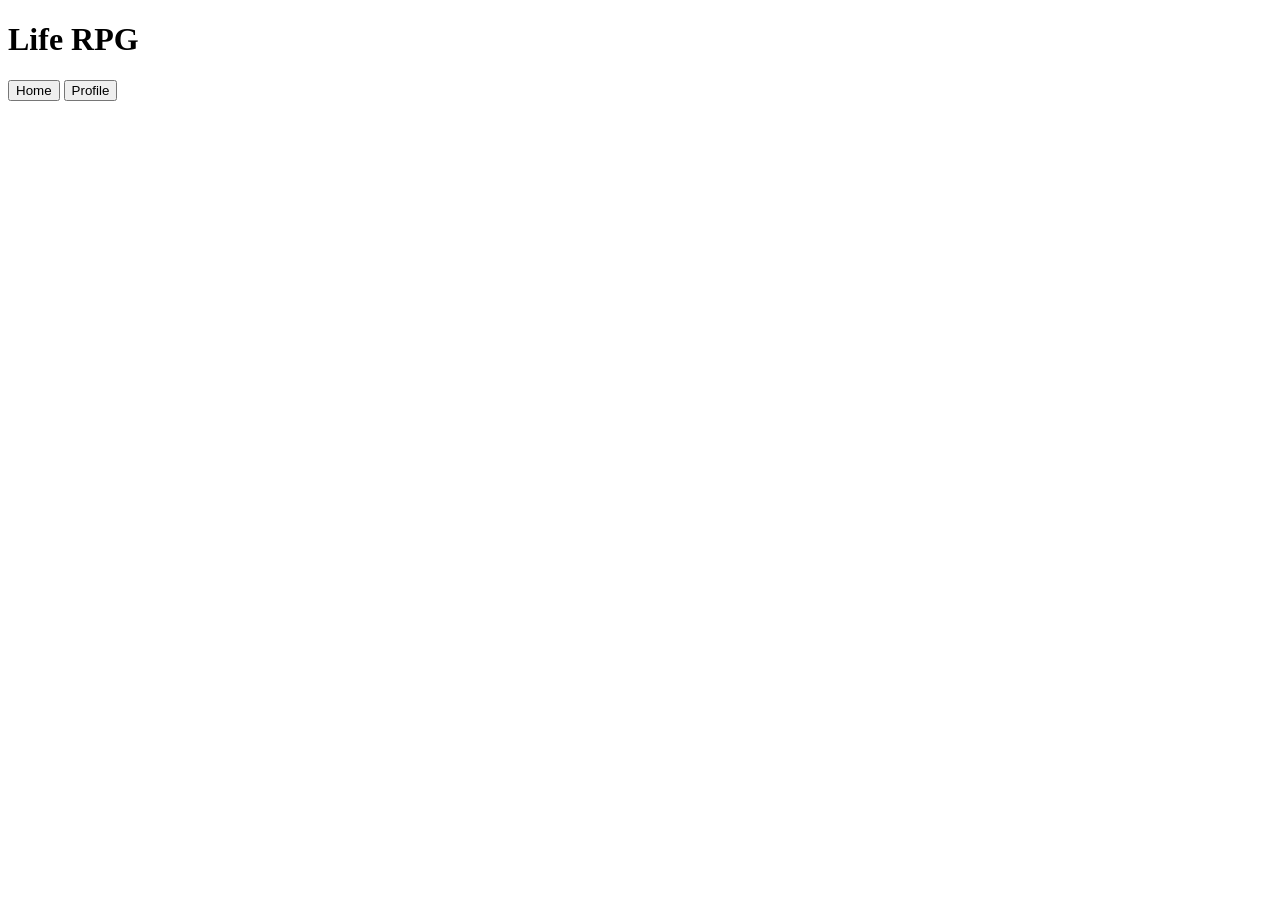
==== index.html @ a32b90c3 "Add initial HTML structure for Life RPG" ====
<!doctype html>
<html lang="en">
<head>
<meta charset="utf-8">
<meta name="viewport" content="width=device-width,initial-scale=1">
<title>Life RPG</title>
<link rel="stylesheet" href="styles.css">
</head>
<body>
<header class="top"><h1>Life RPG</h1></header>
<main>
  <section id="screen-home" class="screen"></section>
  <section id="screen-profile" class="screen" hidden></section>
</main>
<nav class="tabs" aria-label="Screens">
  <button data-screen="home" class="on">Home</button>
  <button data-screen="profile">Profile</button>
</nav>
<div id="toast" role="status" aria-live="polite" hidden></div>

<dialog id="confirm-dialog">
  <form method="dialog">
    <h3></h3><p></p>
    <div class="row">
      <button value="cancel" formnovalidate>Cancel</button>
      <button value="ok" class="primary">OK</button>
    </div>
  </form>
</dialog>

<dialog id="quest-dialog">
  <form method="dialog" id="quest-form">
    <h3>New quest</h3>
    <label>Title <input name="title" required maxlength="80" autocomplete="off"></label>
    <label>Finish condition (optional) <input name="finishCondition" maxlength="140" autocomplete="off"></label>
    <label>Quest type <select name="type"></select></label>
    <label>Linked attribute <select name="attributeId"></select></label>
    <label>Effort tier <select name="effortTier"></select></label>
    <div class="row">
      <button value="cancel" formnovalidate>Cancel</button>
      <button value="ok" class="primary">Create quest</button>
    </div>
  </form>
</dialog>

<input type="file" id="import-file" accept="application/json,.json" hidden>
<script type="module" src="js/app.js"></script>
</body>
</html>
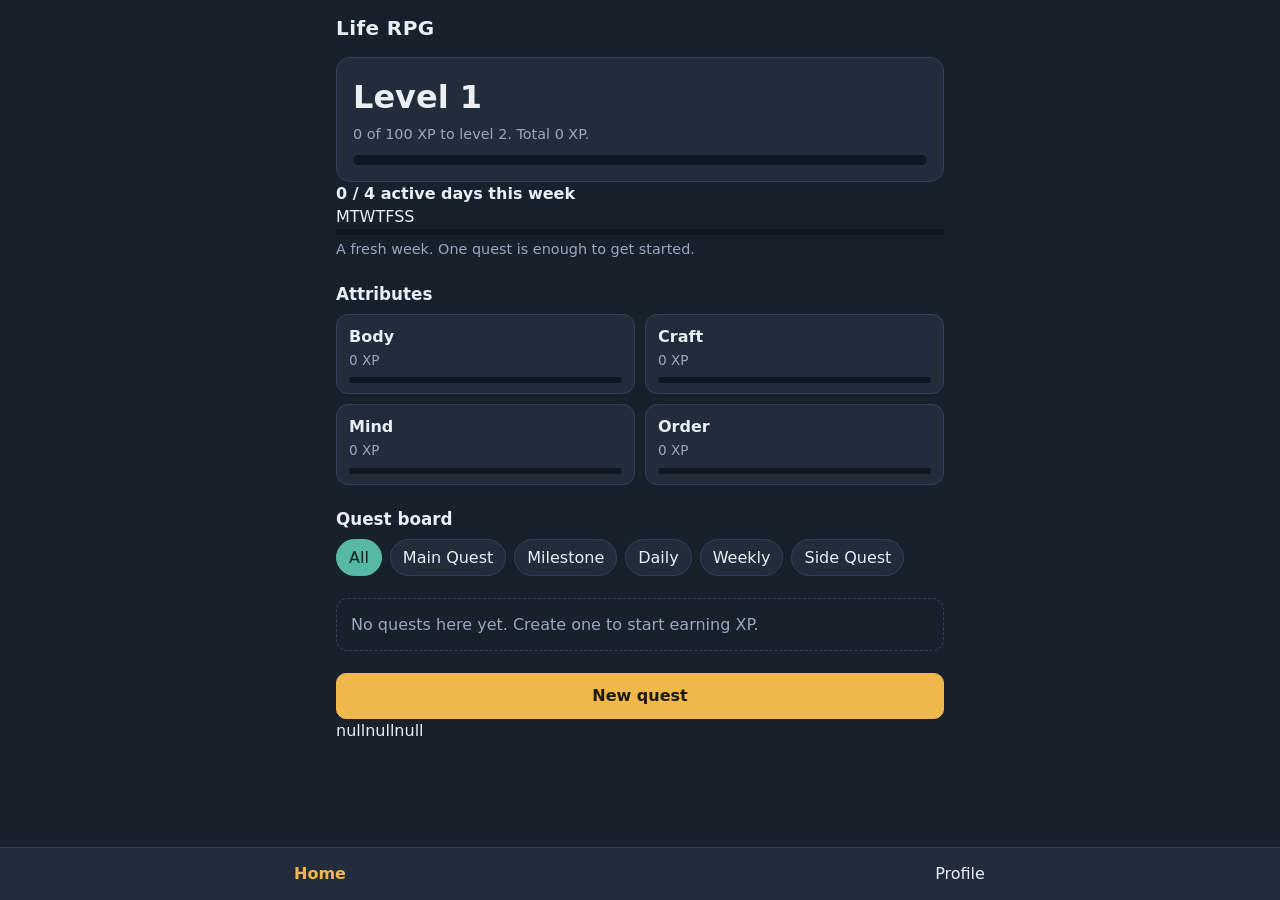
==== commit 8b82a9e1: "Add ID to quest submit button and update title" ====
--- a/index.html
+++ b/index.html
@@ -30,15 +30,16 @@
 
 <dialog id="quest-dialog">
   <form method="dialog" id="quest-form">
-    <h3>New quest</h3>
+    <h3 id="quest-dialog-title">New quest</h3>
     <label>Title <input name="title" required maxlength="80" autocomplete="off"></label>
     <label>Finish condition (optional) <input name="finishCondition" maxlength="140" autocomplete="off"></label>
     <label>Quest type <select name="type"></select></label>
     <label>Linked attribute <select name="attributeId"></select></label>
     <label>Effort tier <select name="effortTier"></select></label>
+    <label class="check"><input type="checkbox" name="isGoldEligible" checked> Earns Gold when completed</label>
     <div class="row">
       <button value="cancel" formnovalidate>Cancel</button>
-      <button value="ok" class="primary">Create quest</button>
+      <button value="ok" class="primary" id="quest-submit">Create quest</button>
     </div>
   </form>
 </dialog>
--- a/styles.css
+++ b/styles.css
@@ -0,0 +1,51 @@
+:root{--bg:#18202c;--panel:#222c3b;--line:#33415a;--text:#eaeef5;--muted:#9aa7bd;--xp:#f0b84a;--ok:#58b8a6;--danger:#e57a6e}
+*{box-sizing:border-box}
+[hidden]{display:none!important}
+html,body{margin:0;background:var(--bg);color:var(--text);font:16px/1.45 system-ui,-apple-system,"Segoe UI",Roboto,sans-serif}
+.top{padding:14px 16px 6px;max-width:640px;margin:0 auto}
+.top h1{margin:0;font-size:1.25rem;letter-spacing:.02em}
+main{max-width:640px;margin:0 auto;padding:8px 16px 96px}
+h2{font-size:1.05rem;margin:22px 0 8px}
+button,select,input{font:inherit;color:inherit}
+button{background:var(--panel);border:1px solid var(--line);border-radius:10px;padding:10px 14px;cursor:pointer;min-height:44px}
+button.primary{background:var(--xp);color:#1d1a10;border-color:var(--xp);font-weight:600}
+button:disabled{opacity:.5;cursor:default}
+button:focus-visible,input:focus-visible,select:focus-visible{outline:2px solid var(--ok);outline-offset:2px}
+.hero{background:var(--panel);border:1px solid var(--line);border-radius:14px;padding:16px}
+.lvl{margin:0;font-size:2rem;font-weight:700}
+.sub{margin:4px 0 10px;color:var(--muted);font-size:.9rem}
+.bar{height:10px;background:#101722;border-radius:99px;overflow:hidden}
+.bar.mini{height:6px}
+.fill{height:100%;background:var(--xp);border-radius:99px;transition:width .4s}
+.attrs{display:grid;grid-template-columns:1fr 1fr;gap:10px}
+.attr{background:var(--panel);border:1px solid var(--line);border-radius:12px;padding:10px 12px}
+.attr b{display:block}.attr span{color:var(--muted);font-size:.85rem}.attr .bar{margin-top:6px}
+.chips{display:flex;gap:8px;overflow-x:auto;padding-bottom:6px}
+.chips button{white-space:nowrap;padding:6px 12px;min-height:36px;border-radius:99px}
+.chips button[aria-pressed=true]{background:var(--ok);color:#0e1f1c;border-color:var(--ok)}
+.quest{background:var(--panel);border:1px solid var(--line);border-radius:12px;padding:12px;margin-bottom:10px}
+.quest h3{margin:0 0 2px;font-size:1rem}
+.quest p{margin:0 0 8px;color:var(--muted);font-size:.9rem}
+.badges{display:flex;flex-wrap:wrap;gap:6px;margin:6px 0 10px}
+.badge{font-size:.78rem;border:1px solid var(--line);border-radius:99px;padding:2px 9px;color:var(--muted)}
+.badge.xp{color:var(--xp);border-color:var(--xp)}
+.empty{color:var(--muted);padding:14px;border:1px dashed var(--line);border-radius:12px}
+.new{width:100%;margin-top:6px}
+.modes{display:grid;grid-template-columns:repeat(3,1fr);gap:8px}
+.modes button[aria-pressed=true]{background:var(--ok);color:#0e1f1c;border-color:var(--ok);font-weight:600}
+.data-actions{display:flex;gap:8px;flex-wrap:wrap}
+.log{list-style:none;margin:0;padding:0}
+.log li{display:flex;justify-content:space-between;gap:12px;padding:10px 0;border-bottom:1px solid var(--line)}
+.log small{color:var(--muted)}.log .gain{color:var(--xp);white-space:nowrap}
+.tabs{position:fixed;left:0;right:0;bottom:0;display:flex;background:var(--panel);border-top:1px solid var(--line);padding-bottom:env(safe-area-inset-bottom,0)}
+.tabs button{flex:1;border:0;border-radius:0;background:none;min-height:52px}
+.tabs button.on{color:var(--xp);font-weight:700}
+dialog{background:var(--panel);color:var(--text);border:1px solid var(--line);border-radius:14px;width:min(92vw,420px);padding:18px}
+dialog::backdrop{background:rgba(0,0,0,.55)}
+dialog h3{margin:0 0 8px}
+dialog label{display:block;margin:10px 0;font-size:.9rem;color:var(--muted)}
+dialog input,dialog select{display:block;width:100%;margin-top:4px;padding:10px;background:#101722;border:1px solid var(--line);border-radius:8px}
+.row{display:flex;justify-content:flex-end;gap:8px;margin-top:14px}
+#toast{position:fixed;left:50%;transform:translateX(-50%);bottom:72px;background:#101722;border:1px solid var(--ok);padding:10px 16px;border-radius:10px;max-width:90vw;z-index:10}
+#toast.err{border-color:var(--danger)}
+@media (prefers-reduced-motion:reduce){.fill{transition:none}}
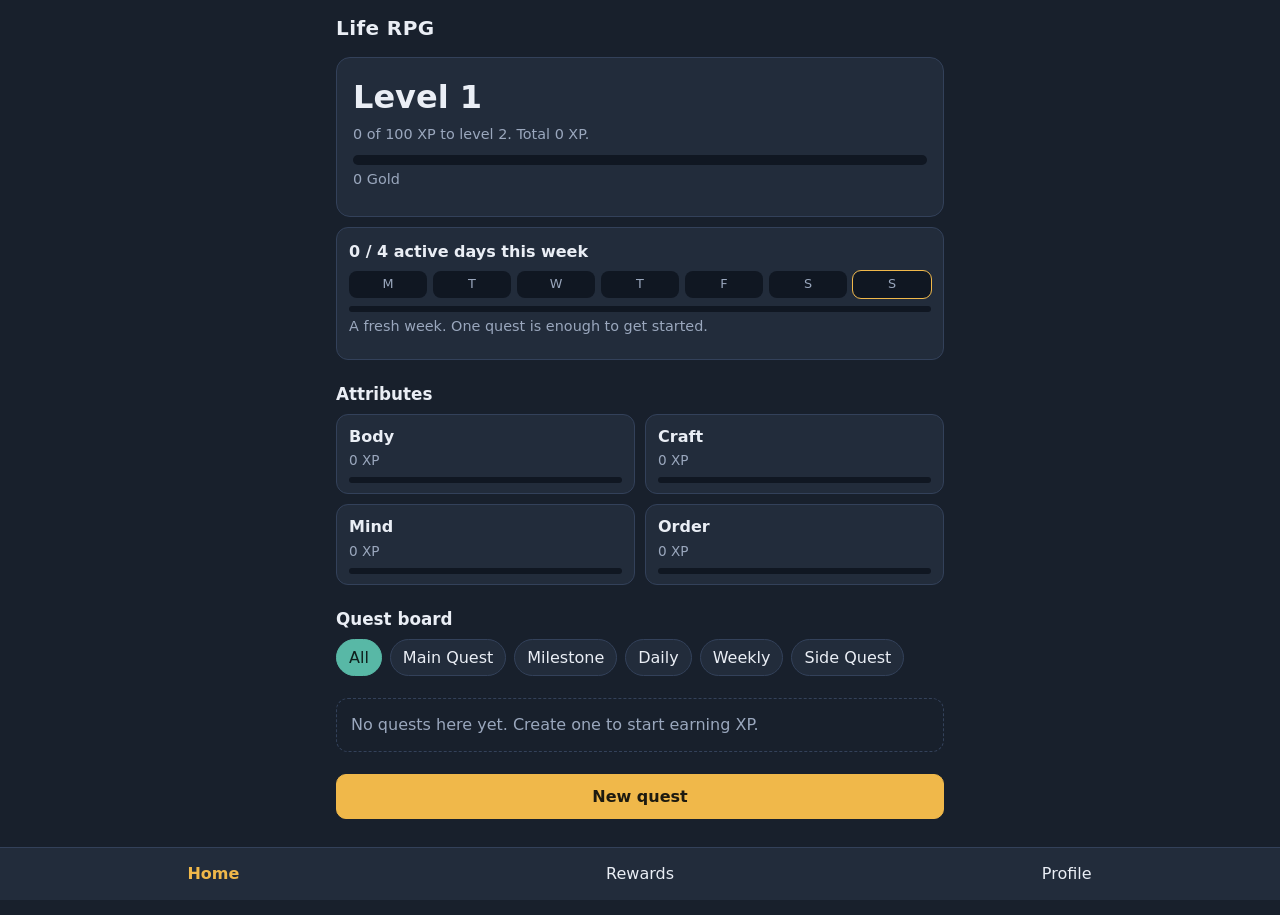
==== commit a3754d34: "Update index.html" ====
--- a/index.html
+++ b/index.html
@@ -10,10 +10,12 @@
 <header class="top"><h1>Life RPG</h1></header>
 <main>
   <section id="screen-home" class="screen"></section>
+  <section id="screen-rewards" class="screen" hidden></section>
   <section id="screen-profile" class="screen" hidden></section>
 </main>
 <nav class="tabs" aria-label="Screens">
   <button data-screen="home" class="on">Home</button>
+  <button data-screen="rewards">Rewards</button>
   <button data-screen="profile">Profile</button>
 </nav>
 <div id="toast" role="status" aria-live="polite" hidden></div>
@@ -44,6 +46,19 @@
   </form>
 </dialog>
 
+<dialog id="reward-dialog">
+  <form method="dialog" id="reward-form">
+    <h3 id="reward-dialog-title">New reward</h3>
+    <label>Title <input name="title" required maxlength="80" autocomplete="off"></label>
+    <label>Description (optional) <input name="description" maxlength="300" autocomplete="off"></label>
+    <label>Gold cost <input name="goldCost" type="number" inputmode="numeric" min="1" max="100000" step="1" required></label>
+    <div class="row">
+      <button value="cancel" formnovalidate>Cancel</button>
+      <button value="ok" class="primary" id="reward-submit">Create reward</button>
+    </div>
+  </form>
+</dialog>
+
 <input type="file" id="import-file" accept="application/json,.json" hidden>
 <script type="module" src="js/app.js"></script>
 </body>
--- a/styles.css
+++ b/styles.css
@@ -49,3 +49,23 @@
 #toast{position:fixed;left:50%;transform:translateX(-50%);bottom:72px;background:#101722;border:1px solid var(--ok);padding:10px 16px;border-radius:10px;max-width:90vw;z-index:10}
 #toast.err{border-color:var(--danger)}
 @media (prefers-reduced-motion:reduce){.fill{transition:none}}
+
+.week{background:var(--panel);border:1px solid var(--line);border-radius:12px;padding:12px;margin-top:10px}
+.week b{display:block;margin-bottom:8px}
+.dots{display:flex;gap:6px;margin-bottom:8px}
+.dot{flex:1;text-align:center;font-size:.8rem;padding:4px 0;border-radius:8px;background:#101722;color:var(--muted)}
+.dot.on{background:var(--ok);color:#0e1f1c;font-weight:700}
+.dot.today{outline:1px solid var(--xp)}
+.rest{background:var(--panel);border:1px solid var(--ok);border-radius:14px;padding:16px;margin-bottom:10px}
+.rest p{margin:0 0 10px;font-size:1.05rem}
+.actions{display:flex;flex-wrap:wrap;gap:6px}
+button.sm{min-height:36px;padding:4px 12px;font-size:.88rem}
+button.danger{color:var(--danger);border-color:var(--danger)}
+.quest.soft{opacity:.8;border-style:dashed}
+.quest .actions{margin-top:10px;padding-top:10px;border-top:1px solid var(--line)}
+details.manage{margin-top:12px;background:var(--panel);border:1px solid var(--line);border-radius:12px;padding:6px 12px}
+details.manage summary{cursor:pointer;min-height:40px;display:flex;align-items:center}
+.mrow{display:flex;flex-direction:column;gap:8px;padding:10px 0;border-top:1px solid var(--line)}
+label.check{display:flex;align-items:center;gap:10px;color:var(--text)}
+dialog label.check input{display:inline-block;width:auto;margin:0}
+select.inline{background:#101722;border:1px solid var(--line);border-radius:8px;padding:10px;min-height:44px}
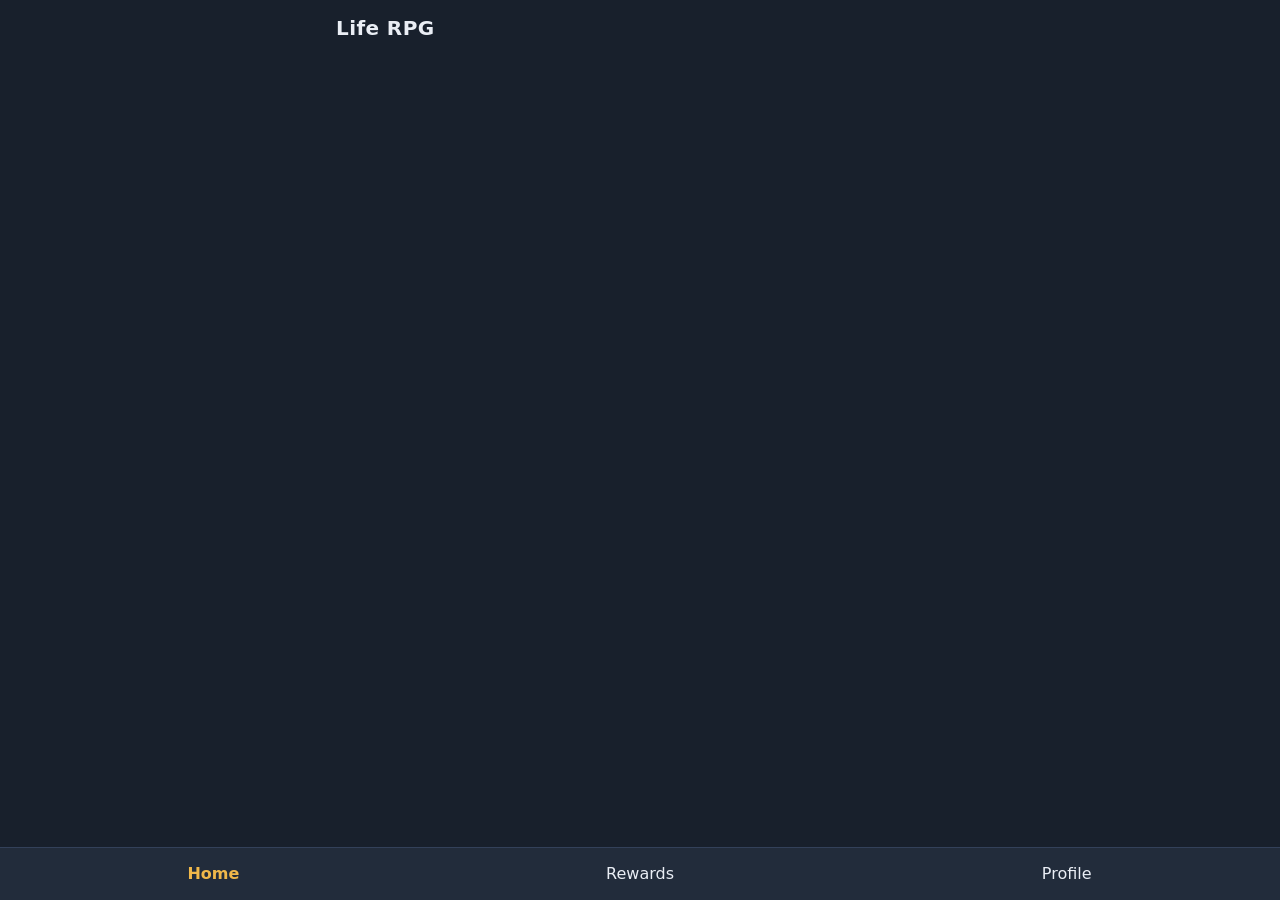
==== commit 02e3b684: "Add authentication dialog to index.html" ====
--- a/index.html
+++ b/index.html
@@ -59,6 +59,20 @@
   </form>
 </dialog>
 
+<dialog id="auth-dialog">
+  <form id="auth-form" novalidate>
+    <h3 id="auth-title">Sign in</h3>
+    <label id="auth-email-row">Email <input name="email" type="email" inputmode="email" autocomplete="username" autocapitalize="none"></label>
+    <label id="auth-pass-row"><span id="auth-pass-label">Password</span> <input name="password" type="password" autocomplete="current-password"></label>
+    <p id="auth-msg" role="status"></p>
+    <div class="row">
+      <button type="button" id="auth-cancel">Cancel</button>
+      <button type="submit" class="primary" id="auth-submit">Sign in</button>
+    </div>
+    <div class="actions" id="auth-links"></div>
+  </form>
+</dialog>
+
 <input type="file" id="import-file" accept="application/json,.json" hidden>
 <script type="module" src="js/app.js"></script>
 </body>
--- a/styles.css
+++ b/styles.css
@@ -69,3 +69,9 @@
 label.check{display:flex;align-items:center;gap:10px;color:var(--text)}
 dialog label.check input{display:inline-block;width:auto;margin:0}
 select.inline{background:#101722;border:1px solid var(--line);border-radius:8px;padding:10px;min-height:44px}
+
+.goldhero{background:var(--panel);border:1px solid var(--xp);border-radius:14px;padding:16px}
+.goldhero .amt{margin:0;font-size:2rem;font-weight:700;color:var(--xp)}
+.credit{color:var(--ok);font-weight:600;white-space:nowrap}
+.debit{color:var(--danger);font-weight:600;white-space:nowrap}
+.hist-right{display:flex;flex-direction:column;align-items:flex-end;gap:6px}
